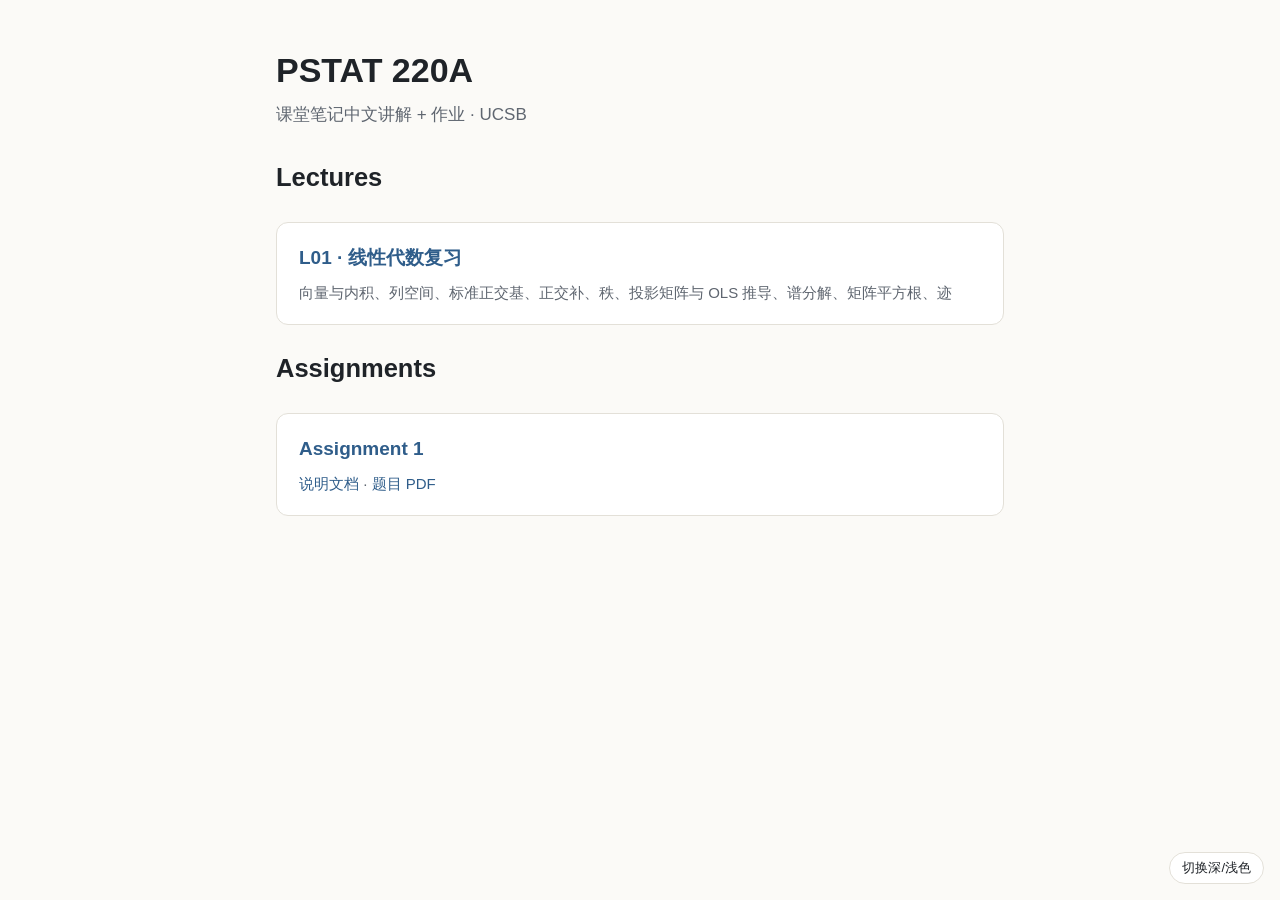
==== index.html @ 2d22915d "Add course website and Lecture 1" ====
<!doctype html>
<html lang="zh-CN">
<head>
<meta charset="utf-8">
<meta name="viewport" content="width=device-width, initial-scale=1">
<title>PSTAT 220A</title>
<link rel="stylesheet" href="assets/style.css">
</head>
<body>
<div class="narrow">
  <header class="page">
    <h1>PSTAT 220A</h1>
    <p class="sub">课堂笔记中文讲解 + 作业 · UCSB</p>
  </header>

  <h2>Lectures</h2>
  <ul class="card-list">
    <li>
      <a href="Lecture/L01-linear-algebra-review.html">L01 · 线性代数复习</a>
      <p>向量与内积、列空间、标准正交基、正交补、秩、投影矩阵与 OLS 推导、谱分解、矩阵平方根、迹</p>
    </li>
    <!-- New lecture template:
    <li>
      <a href="Lecture/L02-xxx.html">L02 · Title</a>
      <p>Short description</p>
    </li>
    -->
  </ul>

  <h2>Assignments</h2>
  <ul class="card-list">
    <li>
      <a href="Assignment_1/hw1.html">Assignment 1</a>
      <p><a href="https://github.com/HOUPU1993/PSTATA220A/blob/main/Assignment_1/document.md" style="font-size:15px;font-weight:400">说明文档</a> · <a href="Assignment_1/hw1.pdf" style="font-size:15px;font-weight:400">题目 PDF</a></p>
    </li>
    <!-- New assignment template:
    <li>
      <a href="Assignment_2/hw2.html">Assignment 2</a>
      <p>Short description</p>
    </li>
    -->
  </ul>
</div>
<script src="assets/main.js"></script>
</body>
</html>
---- assets/style.css ----
/* PSTAT 220A notes - shared stylesheet */
:root {
  --bg: #fbfaf7;
  --surface: #ffffff;
  --text: #1f2328;
  --muted: #5f6670;
  --border: #e3e0d8;
  --accent: #2f5d8a;
  --accent-soft: #e8f0f8;
  --note-bg: #f6f4ee;
  --plain-bg: #eef6ef;
  --plain-bd: #5b9a68;
  --ex-bg: #fdf6e7;
  --ex-bd: #c99a2e;
  --why-bg: #f3eef9;
  --why-bd: #8a64b8;
  --warn-bg: #fdeeee;
  --warn-bd: #c25555;
  --code-bg: #f1efe9;
  --vec-y: #2f5d8a;
  --vec-hat: #3c8a4f;
  --vec-perp: #c25555;
}
@media (prefers-color-scheme: dark) {
  :root:not([data-theme="light"]) {
    --bg: #16181c;
    --surface: #1d2025;
    --text: #e6e6e3;
    --muted: #9aa0a8;
    --border: #2e3239;
    --accent: #7fb0e0;
    --accent-soft: #1f2a36;
    --note-bg: #22252b;
    --plain-bg: #1b2a1f;
    --plain-bd: #6fbf80;
    --ex-bg: #2b2518;
    --ex-bd: #d9ae4a;
    --why-bg: #261f30;
    --why-bd: #a988d6;
    --warn-bg: #2f1e1e;
    --warn-bd: #e07a7a;
    --code-bg: #262a30;
    --vec-y: #7fb0e0;
    --vec-hat: #6fbf80;
    --vec-perp: #e07a7a;
  }
}
:root[data-theme="dark"] {
  --bg: #16181c; --surface: #1d2025; --text: #e6e6e3; --muted: #9aa0a8;
  --border: #2e3239; --accent: #7fb0e0; --accent-soft: #1f2a36; --note-bg: #22252b;
  --plain-bg: #1b2a1f; --plain-bd: #6fbf80; --ex-bg: #2b2518; --ex-bd: #d9ae4a;
  --why-bg: #261f30; --why-bd: #a988d6; --warn-bg: #2f1e1e; --warn-bd: #e07a7a;
  --code-bg: #262a30; --vec-y: #7fb0e0; --vec-hat: #6fbf80; --vec-perp: #e07a7a;
}

* { box-sizing: border-box; }
html { scroll-behavior: smooth; }
body {
  margin: 0;
  background: var(--bg);
  color: var(--text);
  font-family: -apple-system, BlinkMacSystemFont, "PingFang SC", "Hiragino Sans GB",
               "Noto Sans SC", "Microsoft YaHei", "Segoe UI", Roboto, sans-serif;
  font-size: 17px;
  line-height: 1.8;
}
a { color: var(--accent); }

.layout {
  display: grid;
  grid-template-columns: 250px minmax(0, 1fr);
  gap: 40px;
  max-width: 1180px;
  margin: 0 auto;
  padding: 32px 24px 80px;
}
nav.toc {
  position: sticky;
  top: 24px;
  align-self: start;
  max-height: calc(100vh - 48px);
  overflow-y: auto;
  font-size: 14px;
  line-height: 1.6;
}
nav.toc .home { display: block; margin-bottom: 12px; font-weight: 600; text-decoration: none; }
nav.toc ol { padding-left: 20px; margin: 0; }
nav.toc li { margin: 4px 0; }
nav.toc a { text-decoration: none; color: var(--muted); }
nav.toc a:hover, nav.toc a.active { color: var(--accent); }

main { min-width: 0; }
header.page h1 { font-size: 34px; line-height: 1.3; margin: 0 0 8px; }
header.page .sub { color: var(--muted); margin: 0 0 24px; }

section {
  background: var(--surface);
  border: 1px solid var(--border);
  border-radius: 12px;
  padding: 24px 28px;
  margin: 0 0 28px;
  scroll-margin-top: 16px;
}
section h2 { margin: 0 0 4px; font-size: 24px; }
section h2 .num { color: var(--accent); margin-right: 8px; }
section .page-ref { color: var(--muted); font-size: 13px; margin: 0 0 16px; }
section h3 { font-size: 18px; margin: 24px 0 8px; }

.box {
  border-left: 4px solid var(--border);
  border-radius: 8px;
  padding: 12px 16px;
  margin: 14px 0;
  overflow-x: auto;
}
.box > .label {
  display: block;
  font-size: 13px;
  font-weight: 700;
  letter-spacing: 0.02em;
  margin-bottom: 4px;
}
.box p:first-of-type { margin-top: 0; }
.box p:last-child { margin-bottom: 0; }
.note  { background: var(--note-bg);  border-left-color: var(--muted); }
.plain { background: var(--plain-bg); border-left-color: var(--plain-bd); }
.plain > .label { color: var(--plain-bd); }
.ex    { background: var(--ex-bg);    border-left-color: var(--ex-bd); }
.ex > .label { color: var(--ex-bd); }
.why   { background: var(--why-bg);   border-left-color: var(--why-bd); }
.why > .label { color: var(--why-bd); }
.warn  { background: var(--warn-bg);  border-left-color: var(--warn-bd); }
.warn > .label { color: var(--warn-bd); }

table.glossary { border-collapse: collapse; width: 100%; font-size: 15px; }
table.glossary th, table.glossary td {
  border-bottom: 1px solid var(--border);
  padding: 8px 10px;
  text-align: left;
  vertical-align: top;
}
table.glossary th { color: var(--muted); font-weight: 600; }
.table-wrap { overflow-x: auto; }

code { background: var(--code-bg); padding: 1px 6px; border-radius: 4px; font-size: 0.9em; }
.katex-display { overflow-x: auto; overflow-y: hidden; padding: 4px 0; }

figure { margin: 16px 0; text-align: center; }
figure svg { max-width: 100%; height: auto; }
figcaption { color: var(--muted); font-size: 14px; margin-top: 6px; }

/* interactive projection demo */
.demo { border: 1px solid var(--border); border-radius: 10px; padding: 12px; background: var(--bg); }
.demo svg { width: 100%; max-width: 520px; display: block; margin: 0 auto; touch-action: none; }
.demo .readout { font-size: 14px; color: var(--muted); text-align: center; margin-top: 8px; }
.demo .hint { font-size: 13px; color: var(--muted); text-align: center; }

/* index page */
.card-list { list-style: none; padding: 0; margin: 0; }
.card-list li {
  background: var(--surface);
  border: 1px solid var(--border);
  border-radius: 12px;
  padding: 18px 22px;
  margin-bottom: 14px;
}
.card-list a { font-size: 19px; font-weight: 600; text-decoration: none; }
.card-list p { margin: 4px 0 0; color: var(--muted); font-size: 15px; }
.narrow { max-width: 760px; margin: 0 auto; padding: 48px 16px 80px; }

.theme-toggle {
  position: fixed; right: 16px; bottom: 16px;
  border: 1px solid var(--border); background: var(--surface); color: var(--text);
  border-radius: 999px; padding: 6px 12px; font-size: 13px; cursor: pointer;
}

@media (max-width: 860px) {
  .layout { grid-template-columns: 1fr; padding: 20px 16px 64px; gap: 0; }
  nav.toc { position: static; max-height: none; margin-bottom: 20px;
            border: 1px solid var(--border); border-radius: 10px; padding: 12px 16px;
            background: var(--surface); }
  section { padding: 18px 16px; }
  header.page h1 { font-size: 27px; }
  body { font-size: 16px; }
}
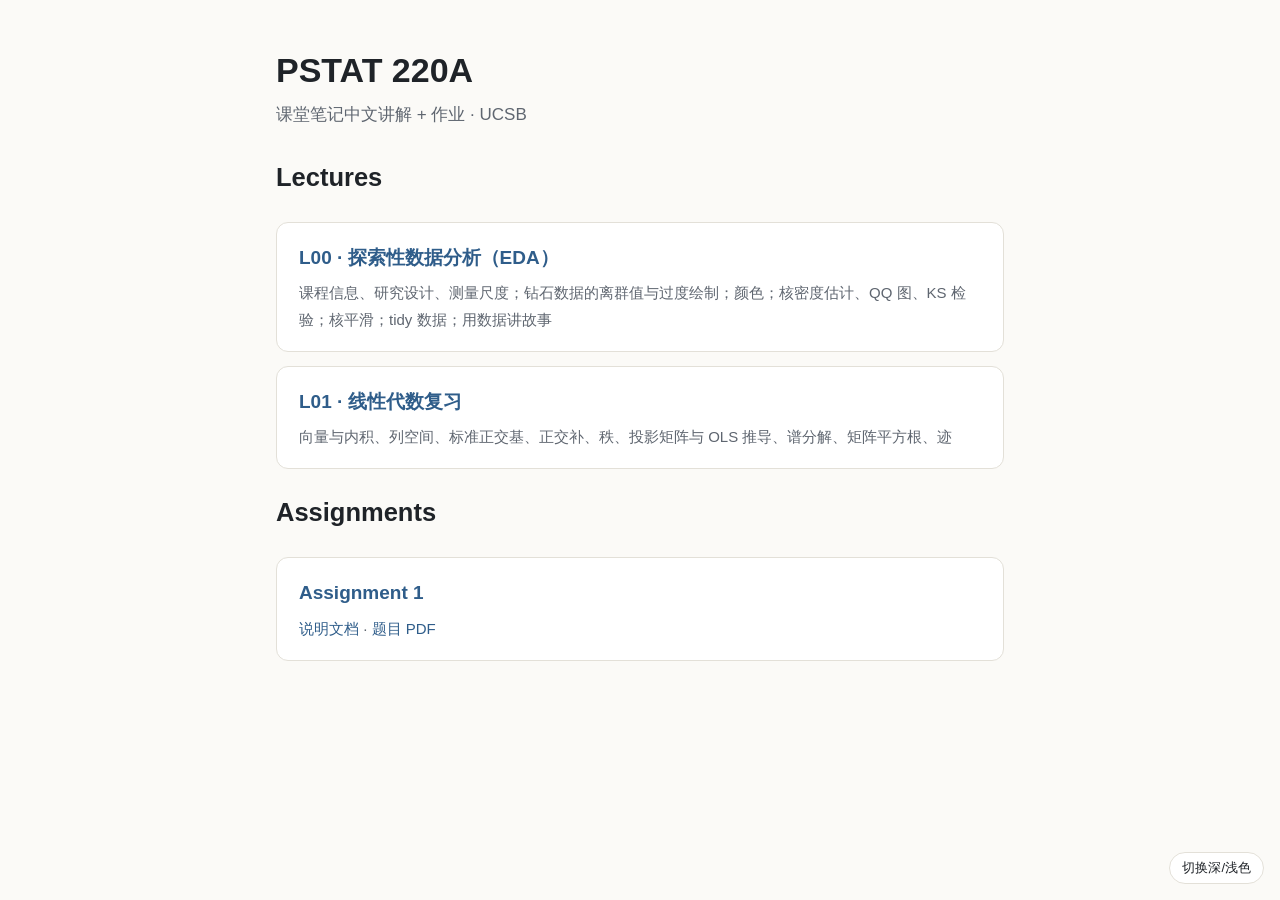
==== commit a8b57692: "Add Lecture 0: EDA" ====
--- a/index.html
+++ b/index.html
@@ -15,6 +15,10 @@
 
   <h2>Lectures</h2>
   <ul class="card-list">
+    <li>
+      <a href="Lecture/L00-eda.html">L00 · 探索性数据分析（EDA）</a>
+      <p>课程信息、研究设计、测量尺度；钻石数据的离群值与过度绘制；颜色；核密度估计、QQ 图、KS 检验；核平滑；tidy 数据；用数据讲故事</p>
+    </li>
     <li>
       <a href="Lecture/L01-linear-algebra-review.html">L01 · 线性代数复习</a>
       <p>向量与内积、列空间、标准正交基、正交补、秩、投影矩阵与 OLS 推导、谱分解、矩阵平方根、迹</p>
--- a/assets/style.css
+++ b/assets/style.css
@@ -183,3 +183,23 @@
   header.page h1 { font-size: 27px; }
   body { font-size: 16px; }
 }
+
+/* generated concept figures */
+figure.fig { margin: 18px 0; }
+.fig-row { display: flex; flex-wrap: wrap; gap: 12px; justify-content: center; align-items: flex-start; }
+.fig-row svg { flex: 1 1 240px; max-width: 360px; height: auto; background: var(--bg);
+               border: 1px solid var(--border); border-radius: 10px; }
+figure.fig figcaption { text-align: left; max-width: 760px; margin: 8px auto 0; line-height: 1.7; }
+
+.muted-note { color: var(--muted); font-size: 14px; }
+
+/* code blocks and small tables (Lecture 0) */
+pre { background: var(--code-bg); border: 1px solid var(--border); border-radius: 10px;
+      padding: 12px 14px; overflow-x: auto; font-size: 13.5px; line-height: 1.55; margin: 14px 0; }
+pre code { background: none; padding: 0; font-size: inherit; }
+.mini-wrap { flex: 0 1 auto; max-width: 100%; overflow-x: auto; }
+.mini-title { font-size: 13px; font-weight: 600; margin-bottom: 4px; text-align: center; }
+table.mini { font-size: 13px; width: auto; }
+table.mini td, table.mini th { padding: 4px 8px; }
+.tidy-row { align-items: center; }
+.tidy-arrow { font-weight: 700; color: var(--accent); padding: 0 6px; }
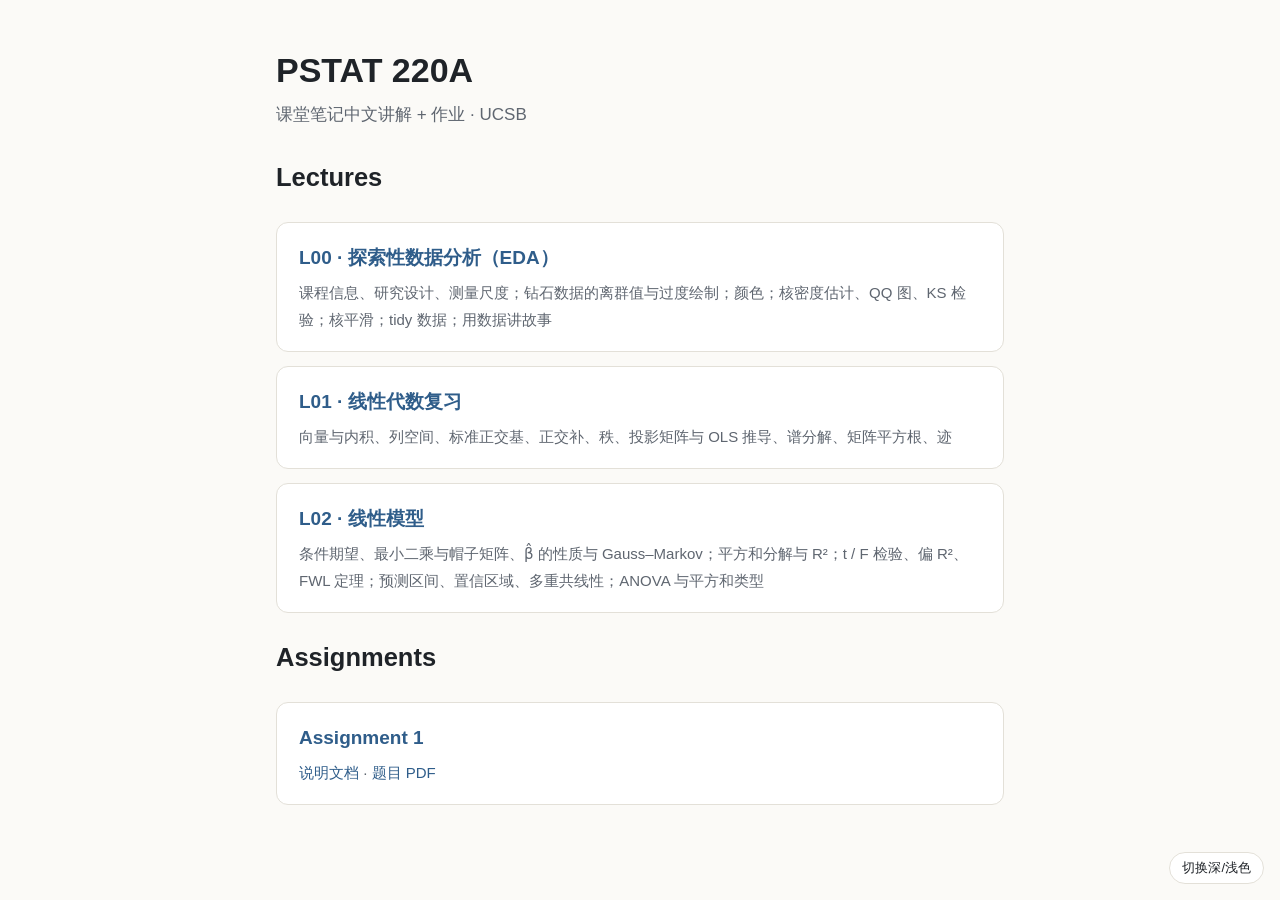
==== commit 3fd33f69: "Add Lecture 2: linear models" ====
--- a/index.html
+++ b/index.html
@@ -23,9 +23,13 @@
       <a href="Lecture/L01-linear-algebra-review.html">L01 · 线性代数复习</a>
       <p>向量与内积、列空间、标准正交基、正交补、秩、投影矩阵与 OLS 推导、谱分解、矩阵平方根、迹</p>
     </li>
+    <li>
+      <a href="Lecture/L02-linear-models.html">L02 · 线性模型</a>
+      <p>条件期望、最小二乘与帽子矩阵、β̂ 的性质与 Gauss–Markov；平方和分解与 R²；t / F 检验、偏 R²、FWL 定理；预测区间、置信区域、多重共线性；ANOVA 与平方和类型</p>
+    </li>
     <!-- New lecture template:
     <li>
-      <a href="Lecture/L02-xxx.html">L02 · Title</a>
+      <a href="Lecture/L03-xxx.html">L03 · Title</a>
       <p>Short description</p>
     </li>
     -->
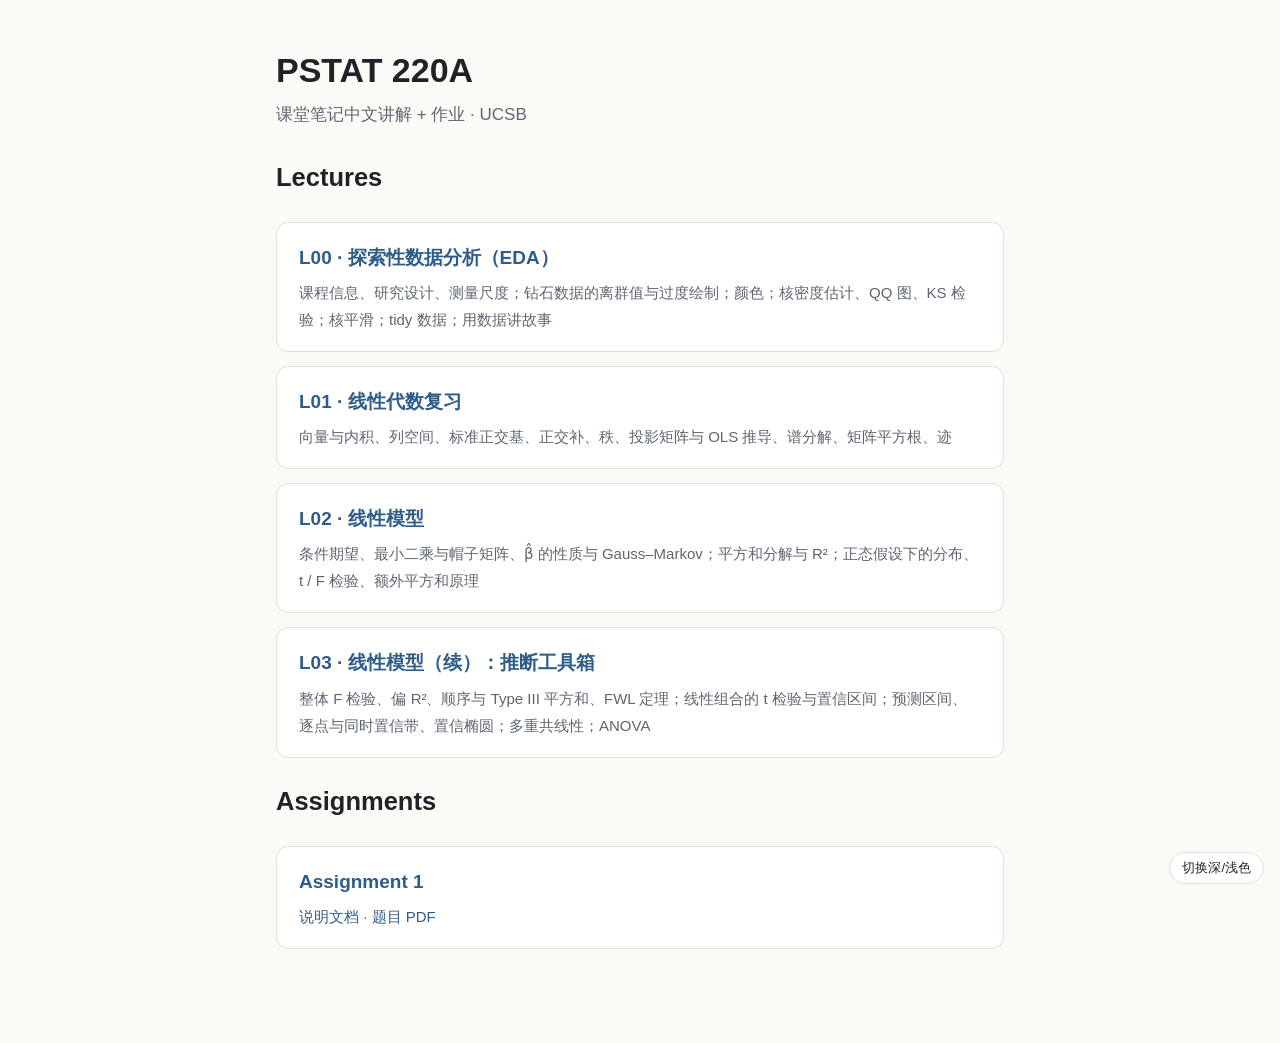
==== commit 69fc4c0f: "Add Lecture 3: linear model inference (week 3 notes)" ====
--- a/index.html
+++ b/index.html
@@ -25,11 +25,15 @@
     </li>
     <li>
       <a href="Lecture/L02-linear-models.html">L02 · 线性模型</a>
-      <p>条件期望、最小二乘与帽子矩阵、β̂ 的性质与 Gauss–Markov；平方和分解与 R²；t / F 检验、偏 R²、FWL 定理；预测区间、置信区域、多重共线性；ANOVA 与平方和类型</p>
+      <p>条件期望、最小二乘与帽子矩阵、β̂ 的性质与 Gauss–Markov；平方和分解与 R²；正态假设下的分布、t / F 检验、额外平方和原理</p>
+    </li>
+    <li>
+      <a href="Lecture/L03-linear-models-inference.html">L03 · 线性模型（续）：推断工具箱</a>
+      <p>整体 F 检验、偏 R²、顺序与 Type III 平方和、FWL 定理；线性组合的 t 检验与置信区间；预测区间、逐点与同时置信带、置信椭圆；多重共线性；ANOVA</p>
     </li>
     <!-- New lecture template:
     <li>
-      <a href="Lecture/L03-xxx.html">L03 · Title</a>
+      <a href="Lecture/L04-xxx.html">L04 · Title</a>
       <p>Short description</p>
     </li>
     -->
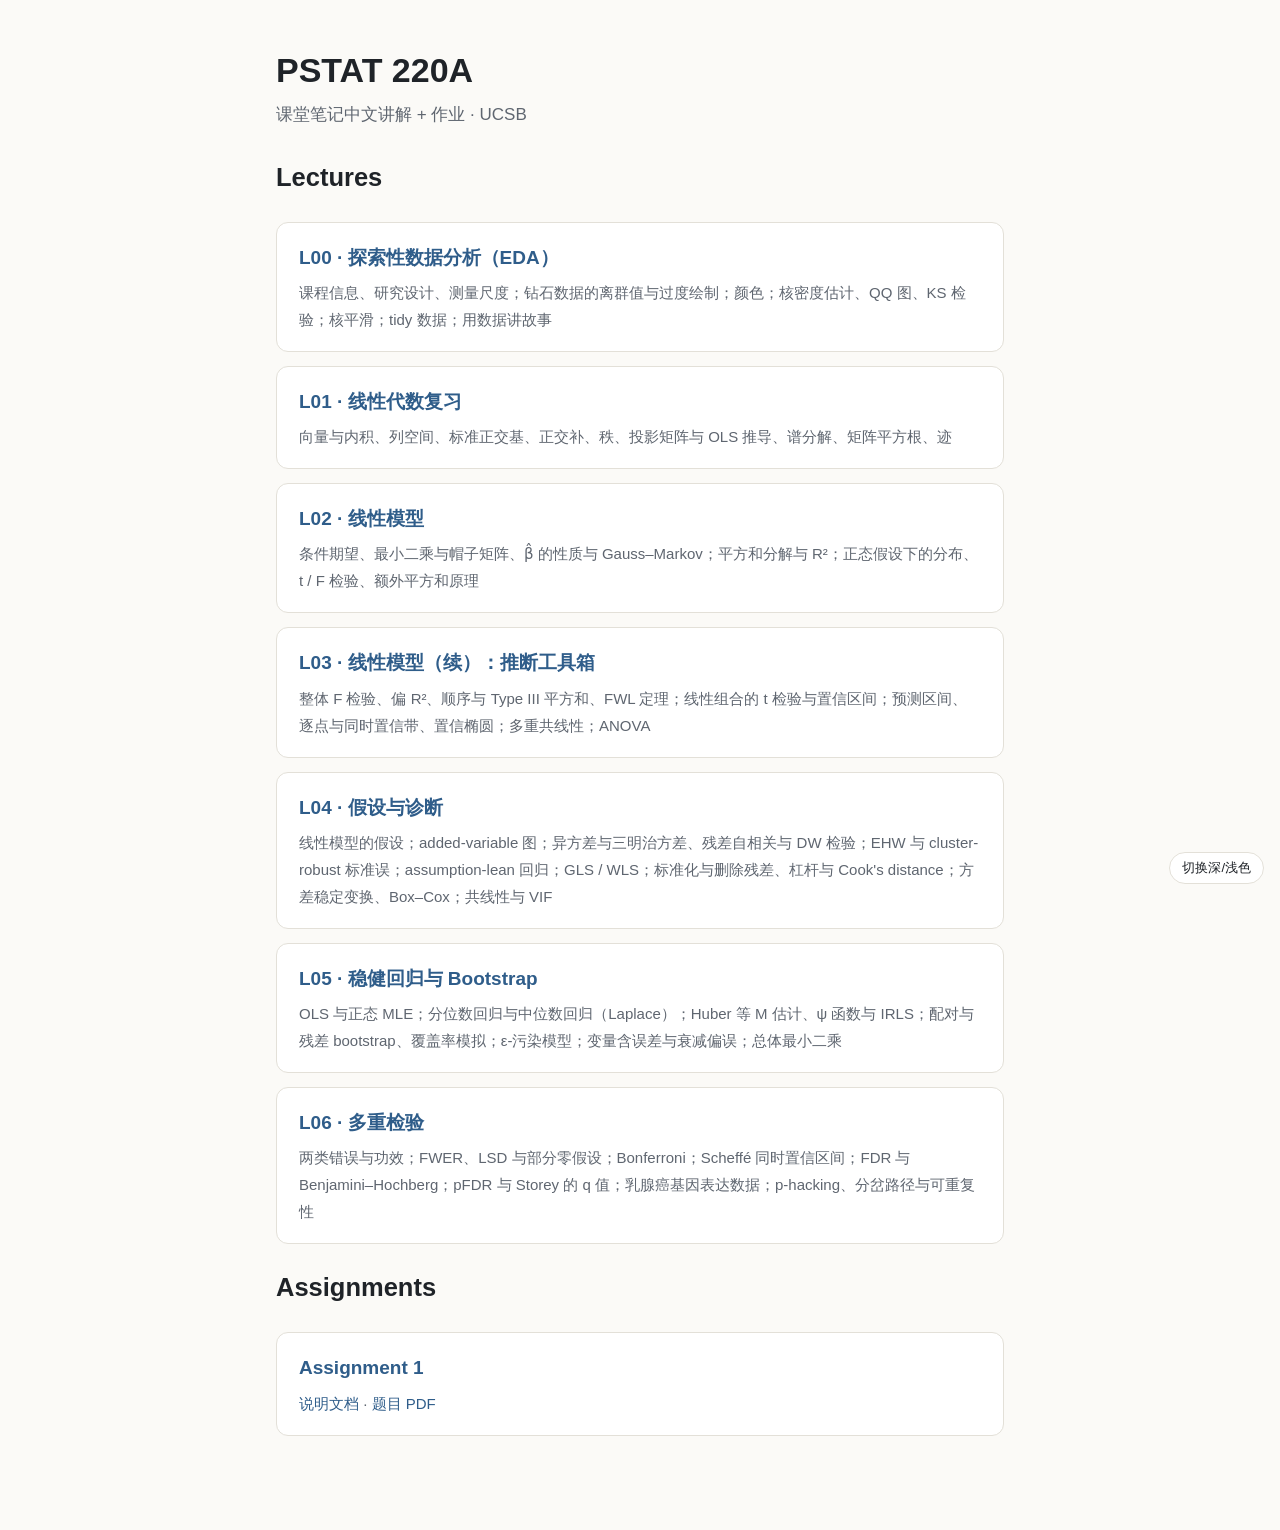
==== commit 99fd5f2d: "Add Lectures 4-6" ====
--- a/index.html
+++ b/index.html
@@ -31,9 +31,21 @@
       <a href="Lecture/L03-linear-models-inference.html">L03 · 线性模型（续）：推断工具箱</a>
       <p>整体 F 检验、偏 R²、顺序与 Type III 平方和、FWL 定理；线性组合的 t 检验与置信区间；预测区间、逐点与同时置信带、置信椭圆；多重共线性；ANOVA</p>
     </li>
+    <li>
+      <a href="Lecture/L04-assumptions-diagnostics.html">L04 · 假设与诊断</a>
+      <p>线性模型的假设；added-variable 图；异方差与三明治方差、残差自相关与 DW 检验；EHW 与 cluster-robust 标准误；assumption-lean 回归；GLS / WLS；标准化与删除残差、杠杆与 Cook's distance；方差稳定变换、Box–Cox；共线性与 VIF</p>
+    </li>
+    <li>
+      <a href="Lecture/L05-robust-regression.html">L05 · 稳健回归与 Bootstrap</a>
+      <p>OLS 与正态 MLE；分位数回归与中位数回归（Laplace）；Huber 等 M 估计、ψ 函数与 IRLS；配对与残差 bootstrap、覆盖率模拟；ε-污染模型；变量含误差与衰减偏误；总体最小二乘</p>
+    </li>
+    <li>
+      <a href="Lecture/L06-multiple-testing.html">L06 · 多重检验</a>
+      <p>两类错误与功效；FWER、LSD 与部分零假设；Bonferroni；Scheffé 同时置信区间；FDR 与 Benjamini–Hochberg；pFDR 与 Storey 的 q 值；乳腺癌基因表达数据；p-hacking、分岔路径与可重复性</p>
+    </li>
     <!-- New lecture template:
     <li>
-      <a href="Lecture/L04-xxx.html">L04 · Title</a>
+      <a href="Lecture/L07-xxx.html">L07 · Title</a>
       <p>Short description</p>
     </li>
     -->
